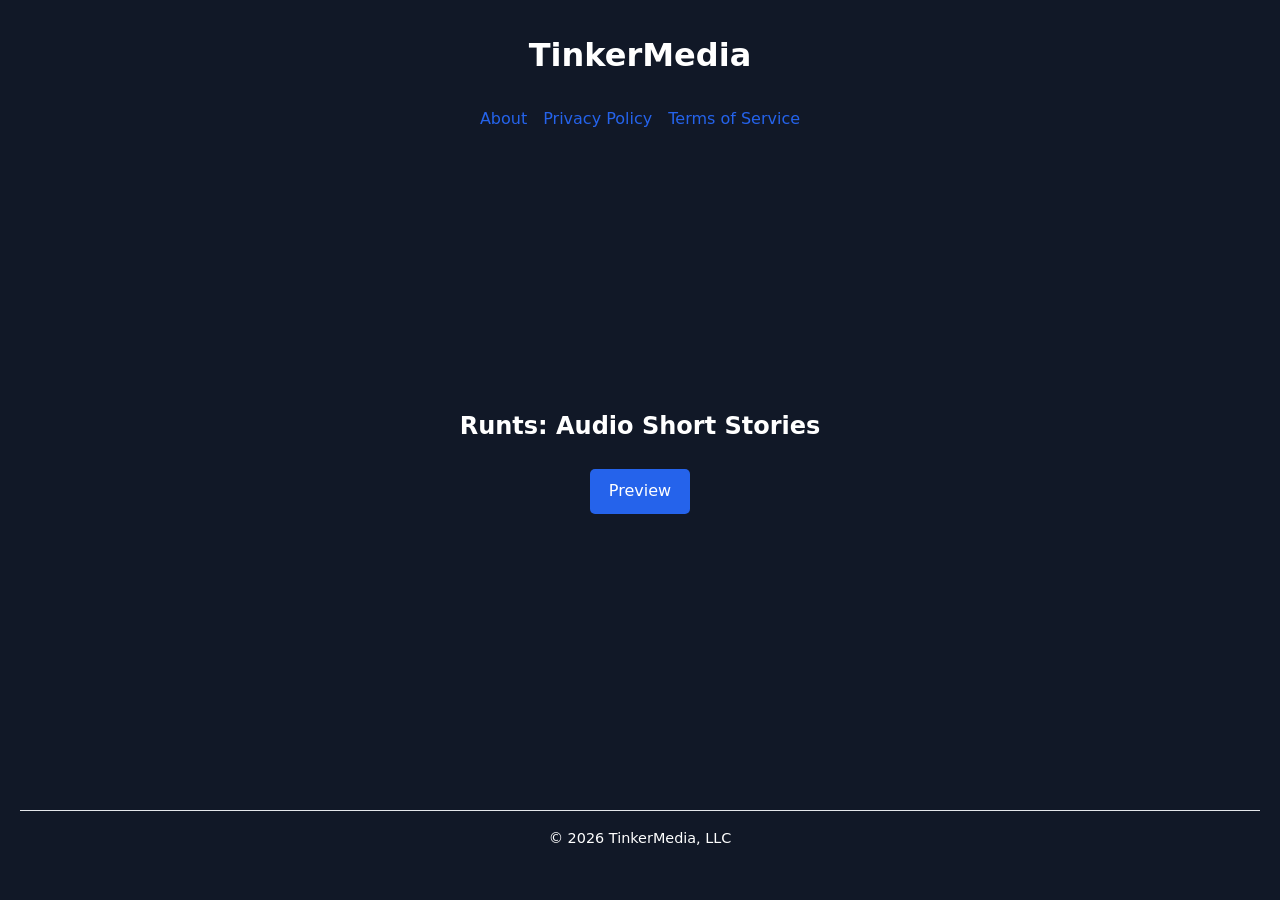
==== index.html @ e7c4bd40 "initial commit" ====
<!DOCTYPE html>
<html lang="en">
<head>
  <meta charset="UTF-8" />
  <meta name="viewport" content="width=device-width, initial-scale=1.0" />
  <title>My Business</title>
  <link rel="stylesheet" href="styles.css" />
</head>

<body class="body">

  <!-- HEADER -->
  <header class="header">
    <div class="container nav">
      <h1 class="logo">TinkerMedia</h1>
      <nav>
        <a href="#">About</a>
        <a href="#">Privacy Policy</a>
        <a href="#">Terms of Service</a>
        <!-- <a href="#" class="button">Contact</a> -->
      </nav>
    </div>
  </header>

  <!-- HERO -->
  <section class="hero">
    <div class="container hero-content">
      <h2>Runts: Audio Short Stories</h2>
      <!-- <p>We help businesses grow with modern, effective solutions.</p> -->
      <a href="/runts" class="button">Preview</a>
    </div>
  </section>

  <!-- FEATURES -->
  <!-- <section class="features container">
    <div class="feature">
      <h3>Fast</h3>
      <p>Optimized for performance and speed.</p>
    </div>
    <div class="feature">
      <h3>Reliable</h3>
      <p>Built with best practices and stability.</p>
    </div>
    <div class="feature">
      <h3>Modern</h3>
      <p>Clean design that looks great everywhere.</p>
    </div>
  </section> -->

  <!-- CTA -->
  <!-- <section class="cta">
    <div class="container">
      <h2>Ready to grow your business?</h2>
      <a href="#" class="button">Contact Us</a>
    </div>
  </section> -->

  <!-- FOOTER -->
  <footer class="footer">
    <p>© 2026 TinkerMedia, LLC</p>
  </footer>

</body>
</html>
---- styles.css ----
/* =========================
   CSS RESET (Modern)
   ========================= */
*,
*::before,
*::after {
  box-sizing: border-box;
  margin: 0;
  padding: 0;
}

html, body {
  height: 100%;
}

body {
  line-height: 1.6;
  -webkit-font-smoothing: antialiased;
  display: flex;
  flex-direction: column;
}

/* Remove default list styles */
ul, ol {
  list-style: none;
}

/* Remove default link styles */
a {
  text-decoration: none;
  color: inherit;
}

/* Images responsive by default */
img, picture, video, canvas {
  max-width: 100%;
  display: block;
}

/* =========================
   ROOT VARIABLES
   ========================= */
:root {
  --primary-color: #2563eb;
  --secondary-color: #1e293b;
  --accent-color: #f59e0b;

  --text-color: #ffffff;
  --bg-color: #111827;

  --font-main: system-ui, -apple-system, sans-serif;

  --max-width: 1100px;
}

/* =========================
   BASE STYLES
   ========================= */
body {
  font-family: var(--font-main);
  color: var(--text-color);
  background-color: var(--bg-color);
  padding: 20px;
  display: flex;
  flex-direction: column;
  justify-content: space-between;
}

/* =========================
   TYPOGRAPHY
   ========================= */
h1, h2, h3, h4 {
  margin-bottom: 0.5em;
  line-height: 1.2;
}

p {
  margin-bottom: 1em;
}

/* =========================
   LAYOUT
   ========================= */
.container {
  max-width: var(--max-width);
  margin: 0 auto;
  padding: 0 1rem;
  display: flex;
  gap: 1rem;
  flex: 1; /* pushes footer down */
  justify-content: center;
  align-items: center;
  text-align: center;
  flex-direction: column;
}

/* =========================
   HEADER
   ========================= */
header {
  padding: 1rem 0;
    display: flex;
  flex-direction: column;
}

/* =========================
   NAVIGATION
   ========================= */
nav {
  display: flex;
  gap: 1rem;
}

nav a {
  color: var(--primary-color);
  font-weight: 500;
}

/* =========================
   BUTTONS
   ========================= */
.button {
  display: inline-block;
  padding: 0.6em 1.2em;
  background-color: var(--primary-color);
  color: #fff;
  border-radius: 5px;
  transition: background 0.2s ease;
}

.button:hover {
  background-color: #1d4ed8;
}

/* =========================
   FOOTER
   ========================= */
footer {
  margin-top: 2rem;
  padding-top: 1rem;
  border-top: 1px solid #e5e7eb;
  text-align: center;
  font-size: 0.9rem;
  text-align: center;
  padding: 1rem;
}
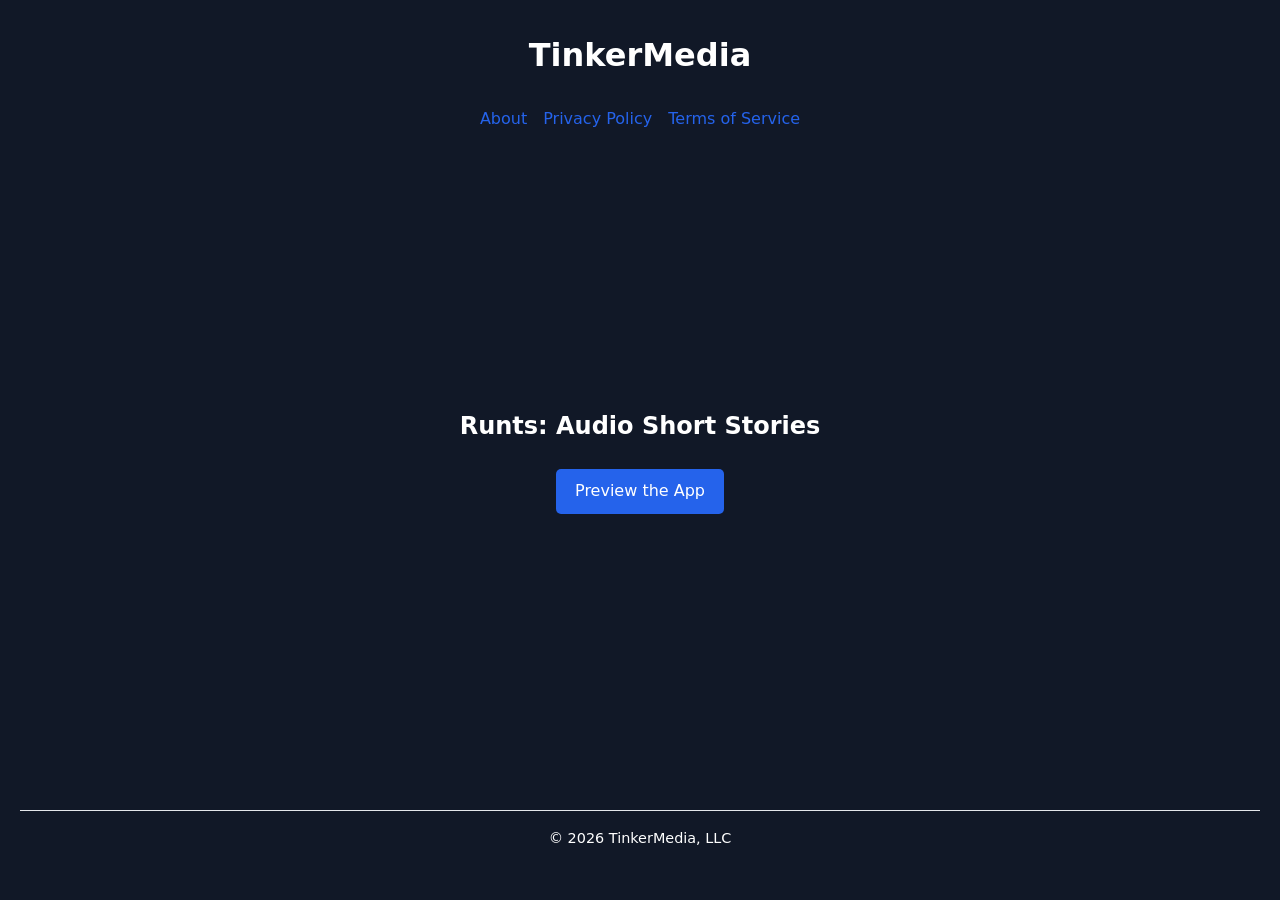
==== commit c8831e02: "test commit" ====
--- a/index.html
+++ b/index.html
@@ -27,7 +27,7 @@
     <div class="container hero-content">
       <h2>Runts: Audio Short Stories</h2>
       <!-- <p>We help businesses grow with modern, effective solutions.</p> -->
-      <a href="/runts" class="button">Preview</a>
+      <a href="/runts" class="button">Preview the App</a>
     </div>
   </section>
 
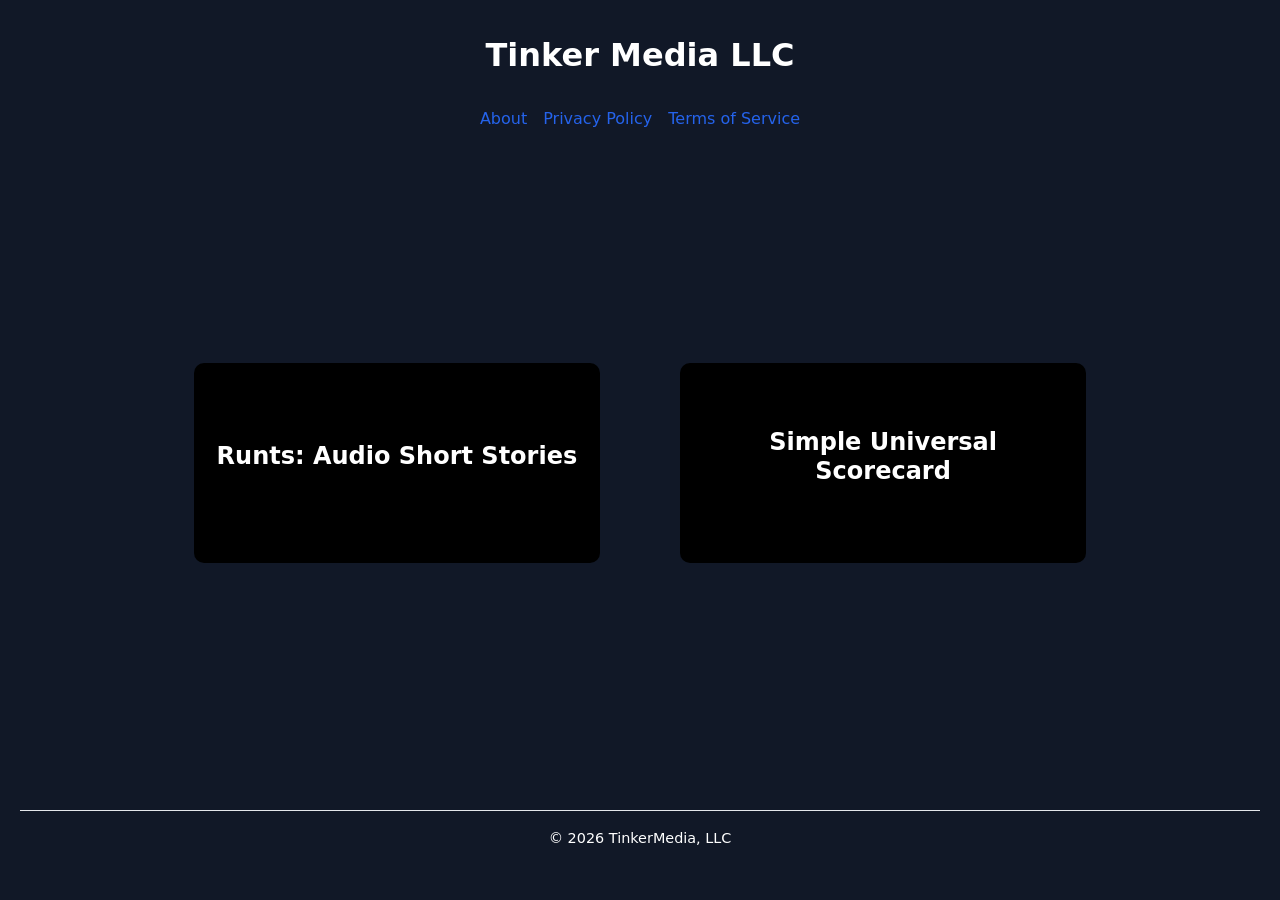
==== commit bf8ed03f: "home page styling" ====
--- a/index.html
+++ b/index.html
@@ -3,7 +3,7 @@
 <head>
   <meta charset="UTF-8" />
   <meta name="viewport" content="width=device-width, initial-scale=1.0" />
-  <title>My Business</title>
+  <title>Home</title>
   <link rel="stylesheet" href="styles.css" />
 </head>
 
@@ -12,7 +12,7 @@
   <!-- HEADER -->
   <header class="header">
     <div class="container nav">
-      <h1 class="logo">TinkerMedia</h1>
+      <h1 class="logo">Tinker Media LLC</h1>
       <nav>
         <a href="#">About</a>
         <a href="#">Privacy Policy</a>
@@ -23,13 +23,27 @@
   </header>
 
   <!-- HERO -->
-  <section class="hero">
-    <div class="container hero-content">
-      <h2>Runts: Audio Short Stories</h2>
-      <!-- <p>We help businesses grow with modern, effective solutions.</p> -->
-      <a href="/runts" class="button">Preview the App</a>
-    </div>
-  </section>
+  <div class="app-box">
+    <a href="/runts" class="hero runts runts-text runts-text-2">
+      <section>
+      <div class="container hero-content">
+        <h2>Runts: Audio Short Stories</h2>
+        <!-- <p>We help businesses grow with modern, effective solutions.</p> -->
+      </div>
+     </section>
+    </a>
+    
+
+    <a href="#" class="hero scorecard">
+      <section>
+      <div class="container hero-content">
+        <h2>Simple Universal Scorecard</h2>
+        <!-- <p>We help businesses grow with modern, effective solutions.</p> -->
+      </div>
+      </section>
+    </a>
+  </div>
+
 
   <!-- FEATURES -->
   <!-- <section class="features container">
--- a/styles.css
+++ b/styles.css
@@ -74,6 +74,10 @@
   line-height: 1.2;
 }
 
+.runts-text-2 {
+    transition: color 0.2s ease;
+}
+
 p {
   margin-bottom: 1em;
 }
@@ -104,6 +108,43 @@
 }
 
 /* =========================
+   CONTENT
+   ========================= */
+.app-box {
+  padding: 1rem 0;
+  display: flex;
+  flex-direction: row;
+  align-self: center;
+}
+
+.hero {
+  width: 100%;
+  height: 200px;
+  display: flex;
+  align-items: center;
+  justify-content: center;
+  text-align: center;
+  color: #fff;
+  background-color: black;
+  margin: 40px;
+  border-radius: 10px;
+}
+
+.runts {
+    transition: background 0.2s ease;
+}
+
+.scorecard {
+    transition: background 0.2s ease;
+}
+
+.hero-content {
+  max-width: 1200px;
+  margin: 0 auto;
+  padding: 0 20px;
+}
+
+/* =========================
    NAVIGATION
    ========================= */
 nav {
@@ -128,8 +169,16 @@
   transition: background 0.2s ease;
 }
 
-.button:hover {
-  background-color: #1d4ed8;
+.runts:hover {
+  background-color: #00ffff;
+}
+
+.runts-text:hover {
+  color: #000;
+}
+
+.scorecard:hover {
+  background-color: #155843;
 }
 
 /* =========================
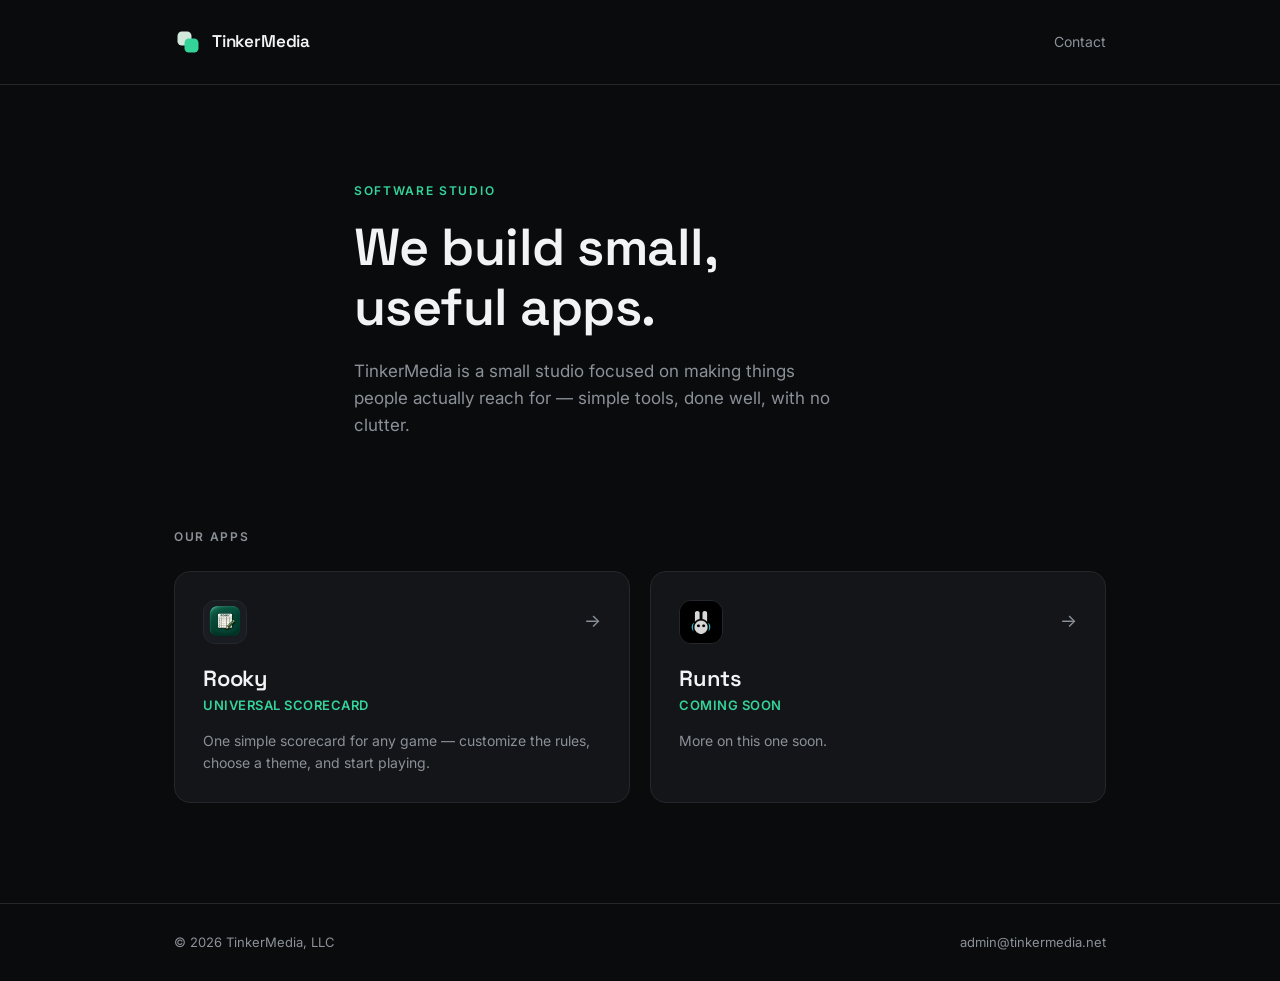
==== commit 8b39f210: "Redesign root landing page with dark minimalist theme and app links" ====
--- a/index.html
+++ b/index.html
@@ -3,75 +3,78 @@
 <head>
   <meta charset="UTF-8" />
   <meta name="viewport" content="width=device-width, initial-scale=1.0" />
-  <title>Home</title>
+  <title>TinkerMedia</title>
+  <meta name="description" content="TinkerMedia is a small studio building simple, useful apps." />
+
+  <link rel="preconnect" href="https://fonts.googleapis.com">
+  <link rel="preconnect" href="https://fonts.gstatic.com" crossorigin>
+  <link href="https://fonts.googleapis.com/css2?family=Space+Grotesk:wght@500;600;700&family=Inter:wght@400;500;600&display=swap" rel="stylesheet">
+
   <link rel="stylesheet" href="styles.css" />
 </head>
 
-<body class="body">
+<body>
 
   <!-- HEADER -->
   <header class="header">
     <div class="container nav">
-      <h1 class="logo">Tinker Media LLC</h1>
-      <nav>
-        <a href="#">About</a>
-        <a href="#">Privacy Policy</a>
-        <a href="#">Terms of Service</a>
-        <!-- <a href="#" class="button">Contact</a> -->
-      </nav>
+      <a href="./" class="brand">
+        <span class="brand-mark" aria-hidden="true">
+          <svg viewBox="0 0 32 32" width="28" height="28">
+            <rect x="4" y="4" width="16" height="16" rx="5" fill="#eafff4" opacity="0.9" />
+            <rect x="12" y="12" width="16" height="16" rx="5" fill="#34d399" />
+          </svg>
+        </span>
+        <span class="brand-name">TinkerMedia</span>
+      </a>
+      <a class="contact-link" href="mailto:admin@tinkermedia.net">Contact</a>
     </div>
   </header>
 
   <!-- HERO -->
-  <div class="app-box">
-    <a href="/runts" class="hero runts runts-text runts-text-2">
-      <section>
-      <div class="container hero-content">
-        <h2>Runts: Audio Short Stories</h2>
-        <!-- <p>We help businesses grow with modern, effective solutions.</p> -->
+  <section class="hero">
+    <div class="container hero-content">
+      <p class="eyebrow">Software Studio</p>
+      <h1>We build small,<br />useful apps.</h1>
+      <p class="lede">TinkerMedia is a small studio focused on making things people actually reach for &mdash; simple tools, done well, with no clutter.</p>
+    </div>
+  </section>
+
+  <!-- APPS -->
+  <section class="apps">
+    <div class="container">
+      <p class="section-label">Our Apps</p>
+
+      <div class="apps-grid">
+        <a href="scorecard-app/" class="app-card">
+          <div class="app-card-top">
+            <img src="./assets/rooky-icon.png" alt="Rooky app icon" class="app-icon" />
+            <span class="app-card-arrow" aria-hidden="true">&rarr;</span>
+          </div>
+          <h2>Rooky</h2>
+          <p class="app-card-tagline">Universal Scorecard</p>
+          <p class="app-card-copy">One simple scorecard for any game &mdash; customize the rules, choose a theme, and start playing.</p>
+        </a>
+
+        <a href="runts-app/" class="app-card">
+          <div class="app-card-top">
+            <img src="./assets/runts-icon.png" alt="Runts app icon" class="app-icon" />
+            <span class="app-card-arrow" aria-hidden="true">&rarr;</span>
+          </div>
+          <h2>Runts</h2>
+          <p class="app-card-tagline">Coming soon</p>
+          <p class="app-card-copy">More on this one soon.</p>
+        </a>
       </div>
-     </section>
-    </a>
-    
-
-    <a href="#" class="hero scorecard">
-      <section>
-      <div class="container hero-content">
-        <h2>Simple Universal Scorecard</h2>
-        <!-- <p>We help businesses grow with modern, effective solutions.</p> -->
-      </div>
-      </section>
-    </a>
-  </div>
-
-
-  <!-- FEATURES -->
-  <!-- <section class="features container">
-    <div class="feature">
-      <h3>Fast</h3>
-      <p>Optimized for performance and speed.</p>
     </div>
-    <div class="feature">
-      <h3>Reliable</h3>
-      <p>Built with best practices and stability.</p>
-    </div>
-    <div class="feature">
-      <h3>Modern</h3>
-      <p>Clean design that looks great everywhere.</p>
-    </div>
-  </section> -->
-
-  <!-- CTA -->
-  <!-- <section class="cta">
-    <div class="container">
-      <h2>Ready to grow your business?</h2>
-      <a href="#" class="button">Contact Us</a>
-    </div>
-  </section> -->
+  </section>
 
   <!-- FOOTER -->
   <footer class="footer">
-    <p>© 2026 TinkerMedia, LLC</p>
+    <div class="container footer-content">
+      <p class="footer-muted">&copy; 2026 TinkerMedia, LLC</p>
+      <a class="footer-muted footer-link" href="mailto:admin@tinkermedia.net">admin@tinkermedia.net</a>
+    </div>
   </footer>
 
 </body>
--- a/styles.css
+++ b/styles.css
@@ -1,5 +1,5 @@
 /* =========================
-   CSS RESET (Modern)
+   RESET
    ========================= */
 *,
 *::before,
@@ -20,176 +20,258 @@
   flex-direction: column;
 }
 
-/* Remove default list styles */
-ul, ol {
-  list-style: none;
-}
-
-/* Remove default link styles */
 a {
   text-decoration: none;
   color: inherit;
 }
 
-/* Images responsive by default */
-img, picture, video, canvas {
-  max-width: 100%;
-  display: block;
-}
-
 /* =========================
    ROOT VARIABLES
    ========================= */
 :root {
-  --primary-color: #2563eb;
-  --secondary-color: #1e293b;
-  --accent-color: #f59e0b;
-
-  --text-color: #ffffff;
-  --bg-color: #111827;
-
-  --font-main: system-ui, -apple-system, sans-serif;
-
-  --max-width: 1100px;
-}
-
-/* =========================
-   BASE STYLES
+  --bg: #0a0b0d;
+  --surface: #131518;
+  --surface-hover: #191c20;
+  --border: #24272b;
+  --text: #f2f3f4;
+  --text-muted: #8b9198;
+  --accent: #34d399;
+  --accent-soft: #1c3d31;
+
+  --font-display: 'Space Grotesk', system-ui, sans-serif;
+  --font-body: 'Inter', system-ui, -apple-system, sans-serif;
+
+  --max-width: 980px;
+}
+
+/* =========================
+   BASE
    ========================= */
 body {
-  font-family: var(--font-main);
-  color: var(--text-color);
-  background-color: var(--bg-color);
-  padding: 20px;
-  display: flex;
-  flex-direction: column;
-  justify-content: space-between;
-}
-
-/* =========================
-   TYPOGRAPHY
-   ========================= */
-h1, h2, h3, h4 {
-  margin-bottom: 0.5em;
-  line-height: 1.2;
-}
-
-.runts-text-2 {
-    transition: color 0.2s ease;
+  font-family: var(--font-body);
+  color: var(--text);
+  background-color: var(--bg);
+}
+
+h1, h2 {
+  font-family: var(--font-display);
+  line-height: 1.15;
+  font-weight: 600;
+  letter-spacing: -0.01em;
 }
 
 p {
-  margin-bottom: 1em;
-}
-
-/* =========================
-   LAYOUT
-   ========================= */
+  color: var(--text-muted);
+}
+
 .container {
   max-width: var(--max-width);
   margin: 0 auto;
-  padding: 0 1rem;
-  display: flex;
-  gap: 1rem;
-  flex: 1; /* pushes footer down */
+  padding: 0 24px;
+  width: 100%;
+}
+
+/* =========================
+   HEADER
+   ========================= */
+.header {
+  padding: 28px 0;
+  border-bottom: 1px solid var(--border);
+}
+
+.nav {
+  display: flex;
+  align-items: center;
+  justify-content: space-between;
+  gap: 16px;
+}
+
+.brand {
+  display: flex;
+  align-items: center;
+  gap: 10px;
+}
+
+.brand-mark {
+  display: flex;
+  align-items: center;
   justify-content: center;
-  align-items: center;
-  text-align: center;
-  flex-direction: column;
-}
-
-/* =========================
-   HEADER
-   ========================= */
-header {
-  padding: 1rem 0;
-    display: flex;
-  flex-direction: column;
-}
-
-/* =========================
-   CONTENT
-   ========================= */
-.app-box {
-  padding: 1rem 0;
-  display: flex;
-  flex-direction: row;
-  align-self: center;
-}
-
+}
+
+.brand-name {
+  font-family: var(--font-display);
+  font-weight: 600;
+  font-size: 17px;
+  letter-spacing: -0.01em;
+  color: var(--text);
+}
+
+.contact-link {
+  font-size: 14px;
+  color: var(--text-muted);
+  transition: color 0.15s ease;
+}
+
+.contact-link:hover {
+  color: var(--text);
+}
+
+/* =========================
+   HERO
+   ========================= */
 .hero {
-  width: 100%;
-  height: 200px;
-  display: flex;
-  align-items: center;
-  justify-content: center;
-  text-align: center;
-  color: #fff;
-  background-color: black;
-  margin: 40px;
-  border-radius: 10px;
-}
-
-.runts {
-    transition: background 0.2s ease;
-}
-
-.scorecard {
-    transition: background 0.2s ease;
+  padding: 96px 0 64px;
 }
 
 .hero-content {
-  max-width: 1200px;
-  margin: 0 auto;
-  padding: 0 20px;
-}
-
-/* =========================
-   NAVIGATION
-   ========================= */
-nav {
-  display: flex;
-  gap: 1rem;
-}
-
-nav a {
-  color: var(--primary-color);
-  font-weight: 500;
-}
-
-/* =========================
-   BUTTONS
-   ========================= */
-.button {
-  display: inline-block;
-  padding: 0.6em 1.2em;
-  background-color: var(--primary-color);
-  color: #fff;
-  border-radius: 5px;
-  transition: background 0.2s ease;
-}
-
-.runts:hover {
-  background-color: #00ffff;
-}
-
-.runts-text:hover {
-  color: #000;
-}
-
-.scorecard:hover {
-  background-color: #155843;
+  max-width: 620px;
+}
+
+.eyebrow {
+  font-size: 12px;
+  font-weight: 600;
+  letter-spacing: 0.14em;
+  text-transform: uppercase;
+  color: var(--accent);
+  margin-bottom: 18px;
+}
+
+.hero h1 {
+  font-size: clamp(34px, 5.5vw, 52px);
+  color: var(--text);
+  margin-bottom: 20px;
+}
+
+.hero .lede {
+  font-size: 17px;
+  max-width: 480px;
+}
+
+/* =========================
+   APPS
+   ========================= */
+.apps {
+  padding: 24px 0 100px;
+}
+
+.section-label {
+  font-size: 12px;
+  font-weight: 600;
+  letter-spacing: 0.14em;
+  text-transform: uppercase;
+  color: var(--text-muted);
+  margin-bottom: 24px;
+}
+
+.apps-grid {
+  display: grid;
+  grid-template-columns: repeat(2, 1fr);
+  gap: 20px;
+}
+
+.app-card {
+  display: block;
+  background: var(--surface);
+  border: 1px solid var(--border);
+  border-radius: 16px;
+  padding: 28px;
+  transition: border-color 0.15s ease, background 0.15s ease, transform 0.15s ease;
+}
+
+.app-card:hover {
+  border-color: var(--accent);
+  background: var(--surface-hover);
+  transform: translateY(-2px);
+}
+
+.app-card-top {
+  display: flex;
+  align-items: center;
+  justify-content: space-between;
+  margin-bottom: 22px;
+}
+
+.app-icon {
+  width: 44px;
+  height: 44px;
+  border-radius: 12px;
+  object-fit: cover;
+  display: block;
+  background: var(--surface-hover);
+  border: 1px solid var(--border);
+}
+
+.app-card-arrow {
+  color: var(--text-muted);
+  font-size: 18px;
+  transition: transform 0.15s ease, color 0.15s ease;
+}
+
+.app-card:hover .app-card-arrow {
+  color: var(--accent);
+  transform: translateX(3px);
+}
+
+.app-card h2 {
+  font-size: 22px;
+  color: var(--text);
+  margin-bottom: 4px;
+}
+
+.app-card-tagline {
+  font-size: 13px;
+  font-weight: 600;
+  color: var(--accent);
+  text-transform: uppercase;
+  letter-spacing: 0.04em;
+  margin-bottom: 14px;
+}
+
+.app-card-copy {
+  font-size: 14px;
+  color: var(--text-muted);
 }
 
 /* =========================
    FOOTER
    ========================= */
-footer {
-  margin-top: 2rem;
-  padding-top: 1rem;
-  border-top: 1px solid #e5e7eb;
-  text-align: center;
-  font-size: 0.9rem;
-  text-align: center;
-  padding: 1rem;
-}
+.footer {
+  border-top: 1px solid var(--border);
+  padding: 28px 0;
+  margin-top: auto;
+}
+
+.footer-content {
+  display: flex;
+  align-items: center;
+  justify-content: space-between;
+  flex-wrap: wrap;
+  gap: 12px;
+}
+
+.footer-muted {
+  color: var(--text-muted);
+  font-size: 13px;
+}
+
+.footer-link:hover {
+  color: var(--text);
+}
+
+/* =========================
+   RESPONSIVE
+   ========================= */
+@media (max-width: 640px) {
+  .apps-grid {
+    grid-template-columns: 1fr;
+  }
+
+  .hero {
+    padding: 72px 0 48px;
+  }
+
+  .footer-content {
+    flex-direction: column;
+    text-align: center;
+  }
+}
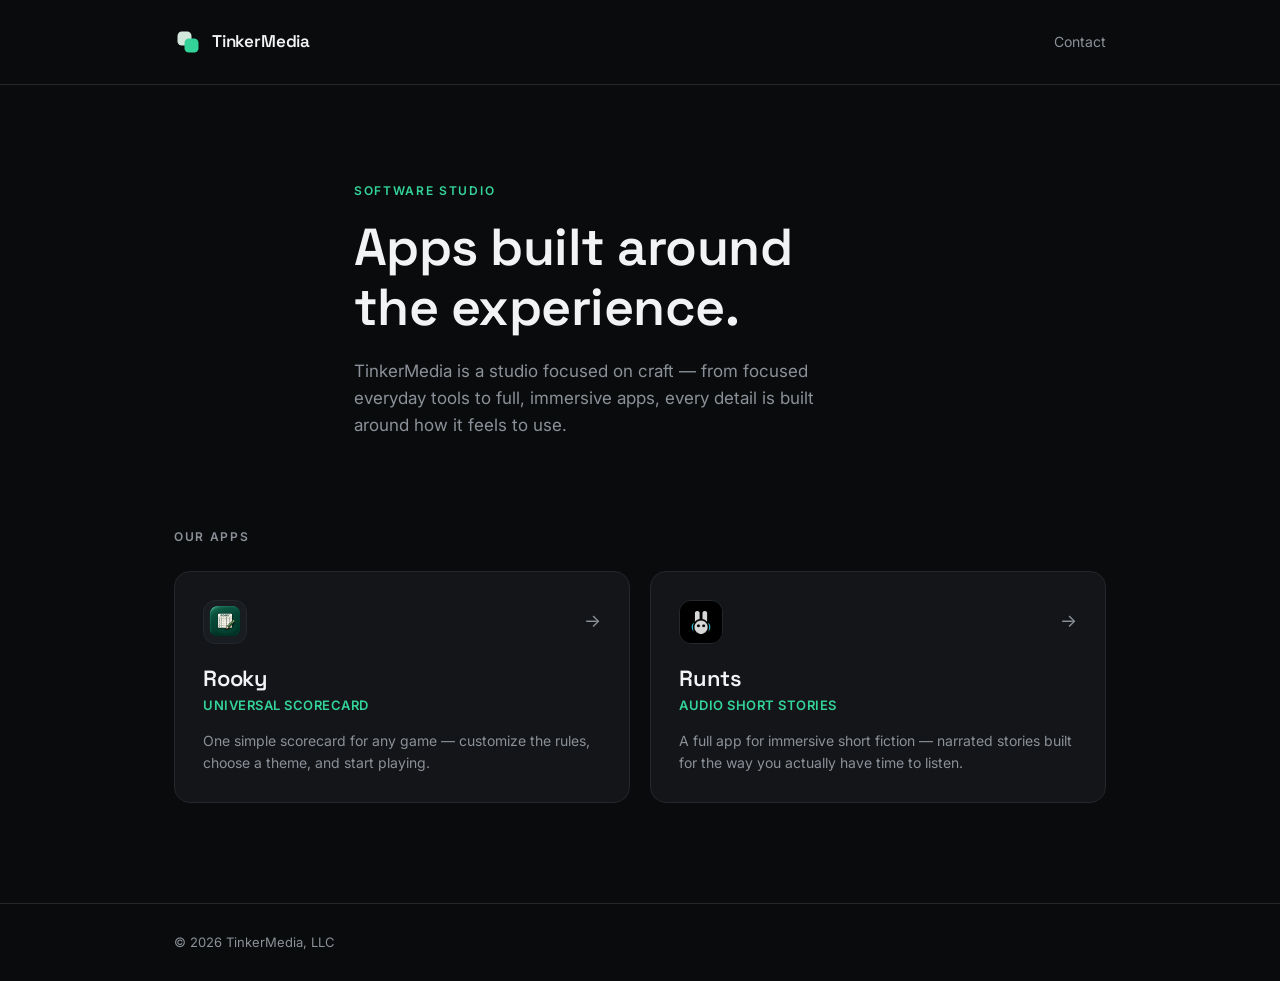
==== commit 464c1081: "Redesign root landing page with dark minimalist theme and app links" ====
--- a/index.html
+++ b/index.html
@@ -35,8 +35,8 @@
   <section class="hero">
     <div class="container hero-content">
       <p class="eyebrow">Software Studio</p>
-      <h1>We build small,<br />useful apps.</h1>
-      <p class="lede">TinkerMedia is a small studio focused on making things people actually reach for &mdash; simple tools, done well, with no clutter.</p>
+      <h1>Apps built around<br />the experience.</h1>
+      <p class="lede">TinkerMedia is a studio focused on craft &mdash; from focused everyday tools to full, immersive apps, every detail is built around how it feels to use.</p>
     </div>
   </section>
 
@@ -56,14 +56,14 @@
           <p class="app-card-copy">One simple scorecard for any game &mdash; customize the rules, choose a theme, and start playing.</p>
         </a>
 
-        <a href="runts-app/" class="app-card">
+        <a href="runts/" class="app-card">
           <div class="app-card-top">
             <img src="./assets/runts-icon.png" alt="Runts app icon" class="app-icon" />
             <span class="app-card-arrow" aria-hidden="true">&rarr;</span>
           </div>
           <h2>Runts</h2>
-          <p class="app-card-tagline">Coming soon</p>
-          <p class="app-card-copy">More on this one soon.</p>
+          <p class="app-card-tagline">Audio Short Stories</p>
+          <p class="app-card-copy">A full app for immersive short fiction &mdash; narrated stories built for the way you actually have time to listen.</p>
         </a>
       </div>
     </div>
@@ -73,7 +73,7 @@
   <footer class="footer">
     <div class="container footer-content">
       <p class="footer-muted">&copy; 2026 TinkerMedia, LLC</p>
-      <a class="footer-muted footer-link" href="mailto:admin@tinkermedia.net">admin@tinkermedia.net</a>
+      <!-- <a class="footer-muted footer-link" href="mailto:admin@tinkermedia.net">admin@tinkermedia.net</a> -->
     </div>
   </footer>
 
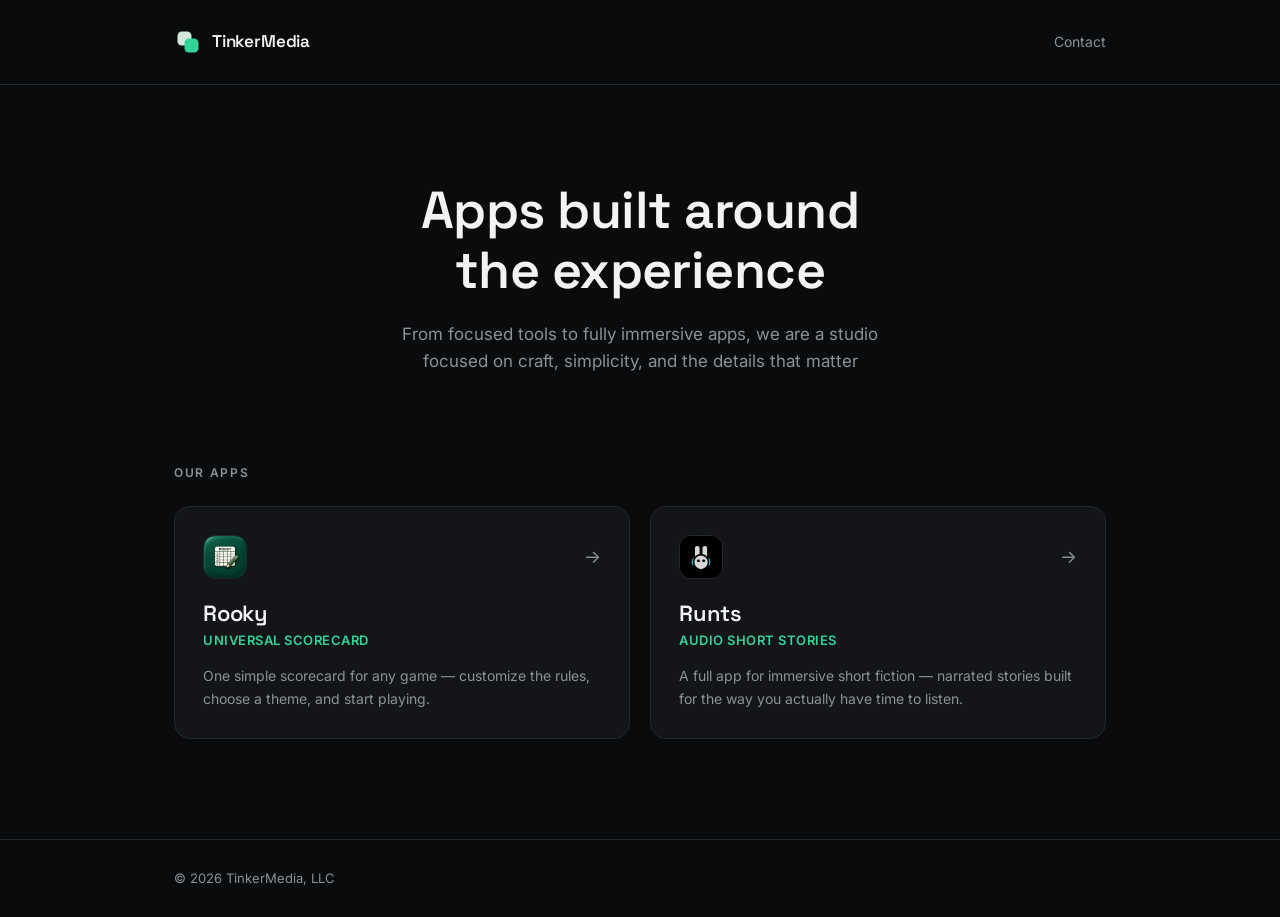
==== commit a7b06ec5: "Bug fixes" ====
--- a/index.html
+++ b/index.html
@@ -34,9 +34,9 @@
   <!-- HERO -->
   <section class="hero">
     <div class="container hero-content">
-      <p class="eyebrow">Software Studio</p>
-      <h1>Apps built around<br />the experience.</h1>
-      <p class="lede">TinkerMedia is a studio focused on craft &mdash; from focused everyday tools to full, immersive apps, every detail is built around how it feels to use.</p>
+      
+      <h1>Apps built around<br />the experience</h1>
+      <p class="lede">From focused tools to fully immersive apps, we are a studio focused on craft, simplicity, and the details that matter</p>
     </div>
   </section>
 
@@ -56,7 +56,7 @@
           <p class="app-card-copy">One simple scorecard for any game &mdash; customize the rules, choose a theme, and start playing.</p>
         </a>
 
-        <a href="runts/" class="app-card">
+        <a href="Runts/" class="app-card">
           <div class="app-card-top">
             <img src="./assets/runts-icon.png" alt="Runts app icon" class="app-icon" />
             <span class="app-card-arrow" aria-hidden="true">&rarr;</span>
--- a/styles.css
+++ b/styles.css
@@ -125,6 +125,7 @@
 
 .hero-content {
   max-width: 620px;
+  text-align: center;
 }
 
 .eyebrow {
@@ -145,6 +146,7 @@
 .hero .lede {
   font-size: 17px;
   max-width: 480px;
+  margin: 0 auto; /* the lede is narrower than the h1, so it needs its own centering */
 }
 
 /* =========================
